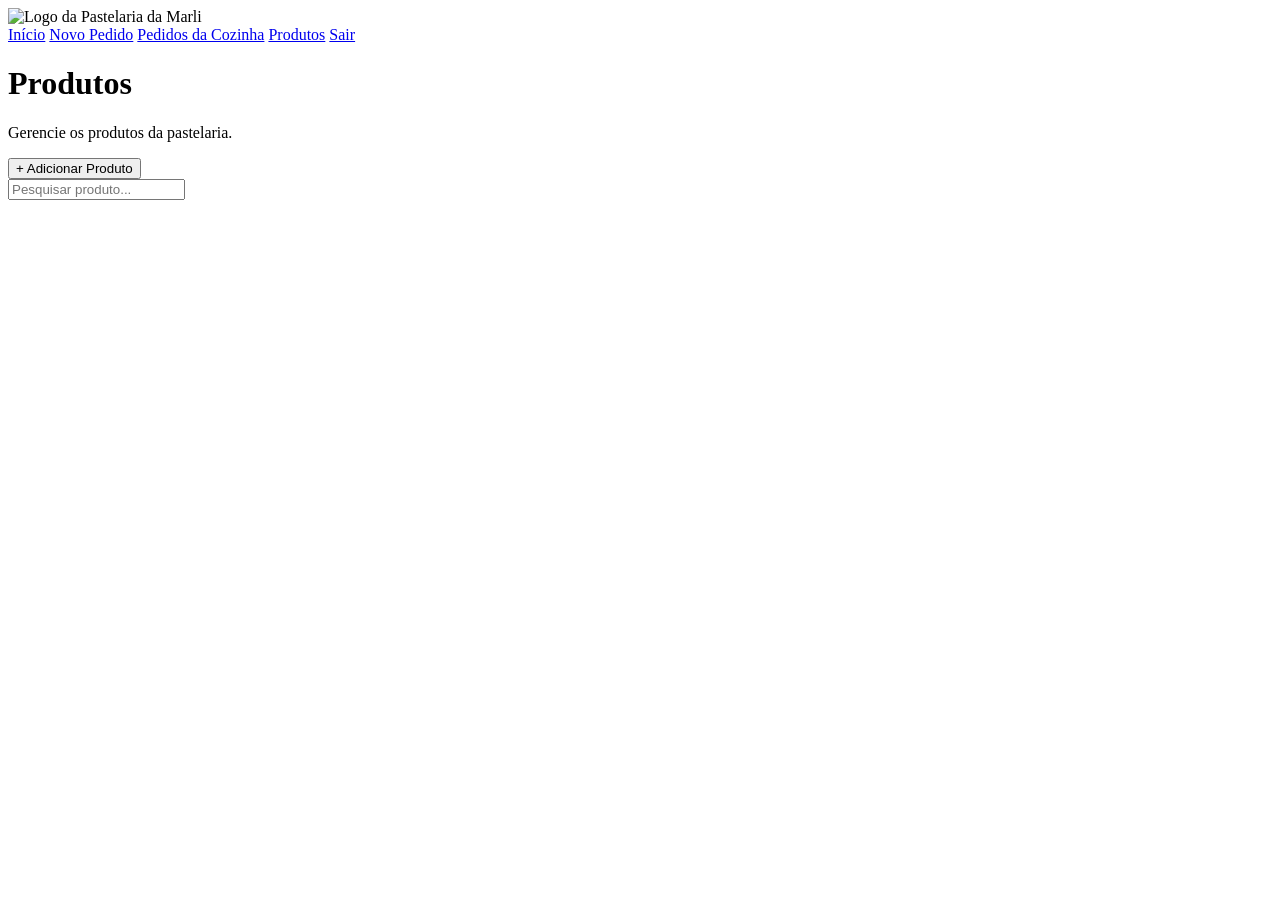
==== pages/produtos.html @ 49510fec "Update produtos.html" ====
<!DOCTYPE html>
<html lang="pt-BR">

<head>
    <meta charset="UTF-8">
    <meta name="viewport" content="width=device-width, initial-scale=1.0">

    <title>Produtos | Pastelaria da Marli</title>

    <link rel="stylesheet" href="style.css">
</head>

<body>

    <div class="container">

        <!-- MENU LATERAL -->
        <aside class="sidebar">

            <div class="brand">
                <img
                    src="img/Login.png"
                    alt="Logo da Pastelaria da Marli"
                    class="logo"
                >
            </div>

            <nav class="menu">

                <a href="index.html">Início</a>

                <a href="novo-pedido.html">Novo Pedido</a>

                <a href="cozinha.html">Pedidos da Cozinha</a>

                <a href="produtos.html" class="ativo">Produtos</a>

                <a href="login.html" id="sair">Sair</a>

            </nav>

        </aside>

        <!-- CONTEÚDO PRINCIPAL -->
        <main class="main">

            <header class="topo">

                <div>
                    <h1>Produtos</h1>
                    <p>Gerencie os produtos da pastelaria.</p>
                </div>

                <button id="adicionar" class="botao-adicionar">
                    + Adicionar Produto
                </button>

            </header>

            <!-- PESQUISA -->
            <section class="area-pesquisa">

                <input
                    type="text"
                    id="busca"
                    placeholder="Pesquisar produto..."
                >

            </section>

            <!-- LISTA DE PRODUTOS -->
            <section class="grade-produtos" id="grade-produtos">

            </section>

        </main>

    </div>

    <!-- JANELA DE CADASTRO E EDIÇÃO -->
    <dialog id="dialogo-produto" class="dialogo">

        <div class="dialogo-cabecalho">

            <h2>Cadastro de Produto</h2>

            <button
                type="button"
                id="fechar"
                class="botao-fechar"
            >
                X
            </button>

        </div>

        <form id="form-produto">

            <input
                type="hidden"
                id="id-produto"
            >

            <div class="campo">

                <label for="nome-produto">
                    Nome do produto
                </label>

                <input
                    type="text"
                    id="nome-produto"
                    placeholder="Ex: Pastel de carne"
                    required
                >

            </div>

            <div class="campo">

                <label for="preco-produto">
                    Preço (R$)
                </label>

                <input
                    type="number"
                    id="preco-produto"
                    placeholder="Ex: 10.00"
                    min="0.01"
                    step="0.01"
                    required
                >

            </div>

            <div class="campo">

                <label for="imagem-produto">
                    Imagem do produto
                </label>

                <input
                    type="file"
                    id="imagem-produto"
                    accept="image/*"
                >

                <small>
                    Selecione uma foto do produto no seu computador.
                </small>

            </div>

            <div class="botoes-formulario">

                <button
                    type="button"
                    id="cancelar"
                    class="botao-cancelar"
                >
                    Cancelar
                </button>

                <button
                    type="submit"
                    class="botao-salvar"
                >
                    Salvar Produto
                </button>

            </div>

        </form>

    </dialog>

    <!-- ARQUIVOS JAVASCRIPT -->
    <script src="dados.js"></script>
    <script src="menu.js"></script>
    <script src="produtos.js"></script>

</body>
</html>
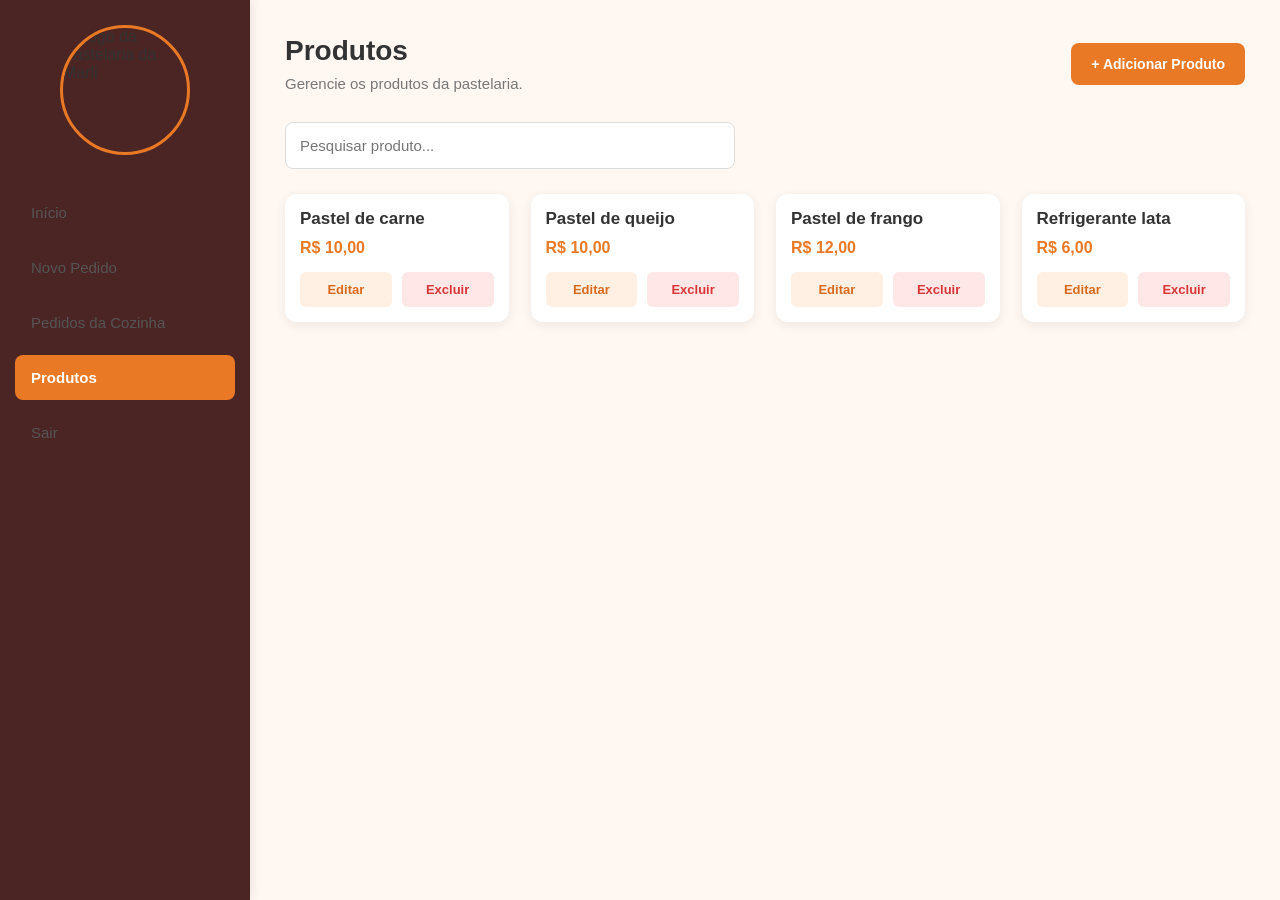
==== commit b3a5e804: "Update produtos.html" ====
--- a/pages/produtos.html
+++ b/pages/produtos.html
@@ -8,7 +8,7 @@
 
     <title>Produtos | Pastelaria da Marli</title>
 
-    <link rel="stylesheet" href="style.css">
+    <link rel="stylesheet" href="/css/style.css">
 </head>
 
 <body>
@@ -28,9 +28,9 @@
 
             <nav class="menu">
 
-                <a href="index.html">Início</a>
+                <a href="inicio.html">Início</a>
 
-                <a href="novo-pedido.html">Novo Pedido</a>
+                <a href="novopedido.html">Novo Pedido</a>
 
                 <a href="cozinha.html">Pedidos da Cozinha</a>
 
@@ -176,9 +176,9 @@
     </dialog>
 
     <!-- ARQUIVOS JAVASCRIPT -->
-    <script src="dados.js"></script>
-    <script src="menu.js"></script>
-    <script src="produtos.js"></script>
+    <script src="/js/dados.js"></script>
+    <script src="/js/menu.js"></script>
+    <script src="/js/produtos.js"></script>
 
 </body>
 </html>
--- a/css/style.css
+++ b/css/style.css
@@ -0,0 +1,372 @@
+
+/* CONFIGURAÇÕES GERAIS */
+
+* {
+    margin: 0;
+    padding: 0;
+    box-sizing: border-box;
+}
+
+body {
+    font-family: Arial, sans-serif;
+    background-color: #fff8f2;
+    color: #333;
+}
+
+.container {
+    display: flex;
+    min-height: 100vh;
+}
+
+/* MENU LATERAL */
+
+.sidebar {
+    width: 250px;
+    min-height: 100vh;
+    background-color: #4b2424;
+    padding: 25px 15px;
+    box-shadow: 2px 0 10px rgba(0, 0, 0, 0.08);
+}
+
+.brand {
+    display: flex;
+    justify-content: center;
+    align-items: center;
+    margin-bottom: 35px;
+}
+
+.logo {
+    width: 130px;
+    height: 130px;
+    border-radius: 50%;
+    object-fit: cover;
+    border: 3px solid #e97925;
+}
+
+/* LINKS DO MENU */
+
+.menu {
+    display: flex;
+    flex-direction: column;
+    gap: 10px;
+}
+
+.menu a {
+    text-decoration: none;
+    color: #555;
+    padding: 14px 16px;
+    border-radius: 8px;
+    font-size: 15px;
+    transition: 0.3s;
+}
+
+.menu a:hover {
+    background-color: #fff0e3;
+    color: #e97925;
+}
+
+.menu a.ativo {
+    background-color: #e97925;
+    color: white;
+    font-weight: bold;
+}
+
+/* CONTEÚDO PRINCIPAL */
+
+.main {
+    flex: 1;
+    padding: 35px;
+    min-width: 0;
+}
+
+.topo {
+    display: flex;
+    justify-content: space-between;
+    align-items: center;
+    gap: 20px;
+    margin-bottom: 30px;
+}
+
+.topo h1 {
+    font-size: 28px;
+    color: #333;
+    margin-bottom: 8px;
+}
+
+.topo p {
+    color: #777;
+    font-size: 15px;
+}
+
+/* BOTÃO ADICIONAR */
+
+.botao-adicionar {
+    background-color: #e97925;
+    color: white;
+    border: none;
+    padding: 13px 20px;
+    border-radius: 8px;
+    font-size: 14px;
+    font-weight: bold;
+    cursor: pointer;
+    transition: 0.3s;
+}
+
+.botao-adicionar:hover {
+    background-color: #c85d12;
+}
+
+/* PESQUISA */
+
+.area-pesquisa {
+    margin-bottom: 25px;
+}
+
+.area-pesquisa input {
+    width: 100%;
+    max-width: 450px;
+    padding: 14px;
+    border: 1px solid #ddd;
+    border-radius: 8px;
+    font-size: 15px;
+    outline: none;
+}
+
+.area-pesquisa input:focus {
+    border-color: #e97925;
+}
+
+/* GRADE DE PRODUTOS */
+
+.grade-produtos {
+    display: grid;
+    grid-template-columns: repeat(auto-fill, minmax(220px, 1fr));
+    gap: 22px;
+}
+
+/* CARD DO PRODUTO */
+
+.produto-card {
+    background-color: white;
+    border-radius: 12px;
+    padding: 15px;
+    box-shadow: 0 3px 12px rgba(0, 0, 0, 0.07);
+    transition: 0.3s;
+    overflow: hidden;
+}
+
+.produto-card:hover {
+    transform: translateY(-4px);
+    box-shadow: 0 5px 15px rgba(0, 0, 0, 0.12);
+}
+
+/* IMAGEM DO PRODUTO */
+
+.imagem-produto {
+    width: 100%;
+    height: 180px;
+    object-fit: cover;
+    border-radius: 9px;
+    margin-bottom: 12px;
+    display: block;
+}
+
+.produto-card h3 {
+    font-size: 17px;
+    margin-bottom: 10px;
+    color: #333;
+}
+
+.produto-card p {
+    font-size: 16px;
+    color: #e97925;
+    font-weight: bold;
+    margin-bottom: 15px;
+}
+
+/* BOTÕES DO CARD */
+
+.produto-acoes {
+    display: flex;
+    gap: 10px;
+}
+
+.produto-acoes button {
+    flex: 1;
+    padding: 10px;
+    border: none;
+    border-radius: 6px;
+    cursor: pointer;
+    font-size: 13px;
+    font-weight: bold;
+}
+
+.produto-acoes button:first-child {
+    background-color: #fff0e3;
+    color: #d96a1c;
+}
+
+.produto-acoes button:first-child:hover {
+    background-color: #ffe0c5;
+}
+
+.produto-acoes button:last-child {
+    background-color: #ffe7e7;
+    color: #d93636;
+}
+
+.produto-acoes button:last-child:hover {
+    background-color: #ffd1d1;
+}
+
+/* JANELA DE CADASTRO */
+
+.dialogo {
+    width: 90%;
+    max-width: 480px;
+    border: none;
+    border-radius: 12px;
+    padding: 25px;
+    margin: auto;
+    box-shadow: 0 5px 25px rgba(0, 0, 0, 0.2);
+}
+
+.dialogo::backdrop {
+    background-color: rgba(0, 0, 0, 0.5);
+}
+
+.dialogo-cabecalho {
+    display: flex;
+    justify-content: space-between;
+    align-items: center;
+    margin-bottom: 25px;
+}
+
+.dialogo-cabecalho h2 {
+    font-size: 21px;
+    color: #333;
+}
+
+.botao-fechar {
+    background: none;
+    border: none;
+    font-size: 19px;
+    cursor: pointer;
+    color: #777;
+}
+
+/* CAMPOS DO FORMULÁRIO */
+
+.campo {
+    display: flex;
+    flex-direction: column;
+    margin-bottom: 20px;
+}
+
+.campo label {
+    font-size: 14px;
+    font-weight: bold;
+    margin-bottom: 8px;
+}
+
+.campo input {
+    width: 100%;
+    padding: 12px;
+    border: 1px solid #ddd;
+    border-radius: 7px;
+    font-size: 14px;
+    outline: none;
+}
+
+.campo input:focus {
+    border-color: #e97925;
+}
+
+.campo small {
+    margin-top: 7px;
+    color: #888;
+    font-size: 12px;
+}
+
+/* BOTÕES DO FORMULÁRIO */
+
+.botoes-formulario {
+    display: flex;
+    justify-content: flex-end;
+    gap: 10px;
+    margin-top: 25px;
+}
+
+.botoes-formulario button {
+    padding: 12px 18px;
+    border: none;
+    border-radius: 7px;
+    cursor: pointer;
+    font-weight: bold;
+}
+
+.botao-cancelar {
+    background-color: #eee;
+    color: #555;
+}
+
+.botao-salvar {
+    background-color: #e97925;
+    color: white;
+}
+
+.botao-salvar:hover {
+    background-color: #c85d12;
+}
+
+/* RESPONSIVIDADE */
+
+@media (max-width: 768px) {
+
+    .container {
+        flex-direction: column;
+    }
+
+    .sidebar {
+        width: 100%;
+        min-height: auto;
+        padding: 15px;
+    }
+
+    .brand {
+        margin-bottom: 15px;
+    }
+
+    .logo {
+        width: 85px;
+        height: 85px;
+    }
+
+    .menu {
+        flex-direction: row;
+        flex-wrap: wrap;
+        justify-content: center;
+    }
+
+    .menu a {
+        padding: 10px;
+        font-size: 13px;
+    }
+
+    .main {
+        padding: 20px;
+    }
+
+    .topo {
+        flex-direction: column;
+        align-items: flex-start;
+    }
+
+    .botao-adicionar {
+        width: 100%;
+    }
+
+    .grade-produtos {
+        grid-template-columns: repeat(auto-fill, minmax(160px, 1fr));
+    }
+}
